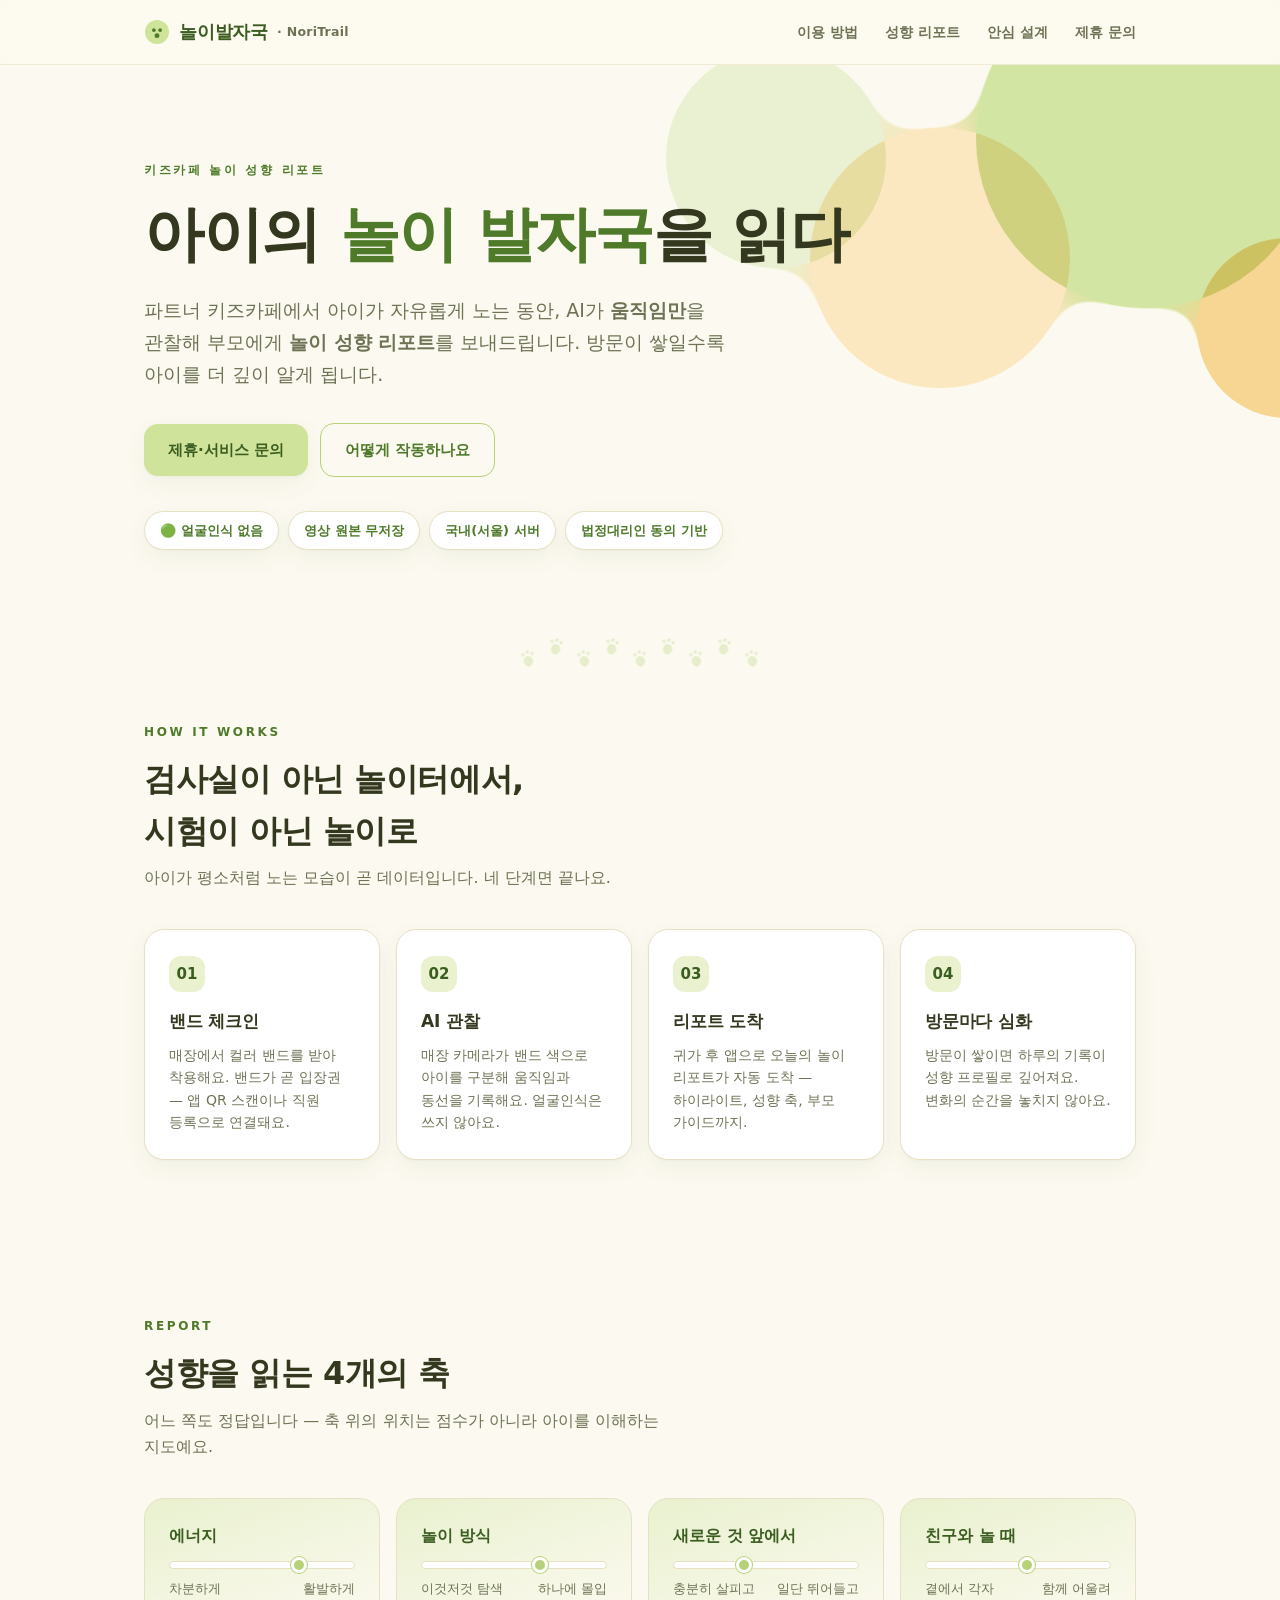
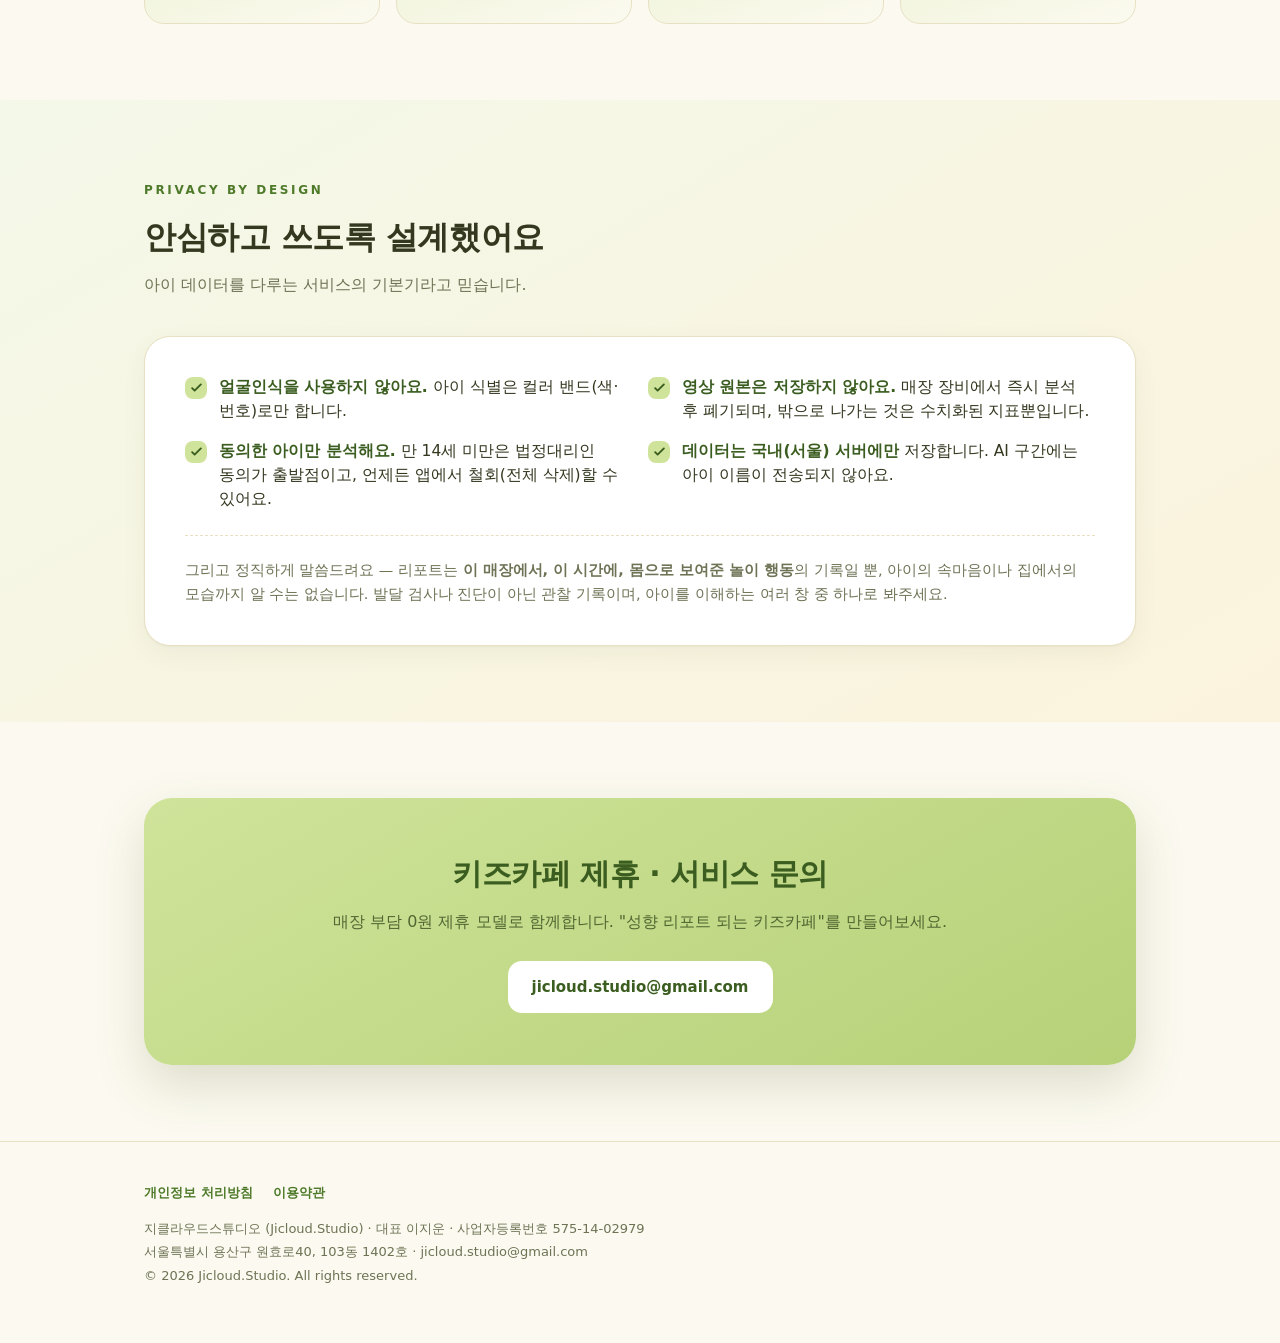
==== preview.html @ 50f82ac8 "홈페이지 리디자인 프리뷰 (gooey blob + 스크롤 등장 + 단어 리빌) Co-Authored-By: Claude Fable 5 <noreply@anthropic.com>" ====
<!doctype html>
<html lang="ko">
<head>
<meta charset="utf-8" />
<meta name="viewport" content="width=device-width, initial-scale=1" />
<meta name="color-scheme" content="only light" />
<title>놀이발자국 — 아이의 놀이 발자국을 읽다</title>
<meta name="description" content="파트너 키즈카페에서 아이가 자유롭게 노는 동안, AI가 움직임만을 관찰해 놀이 성향 리포트를 보내드립니다. 얼굴인식 없음, 영상 원본 무저장." />
<style>
  :root {
    --ivory:#FAF7E6; --cream:#FCFAF0; --surface:#FFFFFF;
    --leaf:#CFE39A; --leaf-deep:#B6D178; --leaf-soft:#E9F1CF;
    --apricot:#F7D389; --apricot-soft:#FBE7BD;
    --accent:#4E7A2A; --accent-deep:#3B5D20; --ink:#33381F; --muted:#6E7355; --line:#E7E0C2;
    --shadow: 0 1px 2px rgba(75,90,40,.04), 0 8px 24px rgba(75,90,40,.06);
    color-scheme: only light;
  }
  * { box-sizing:border-box; margin:0; padding:0; }
  html { -webkit-text-size-adjust:100%; scroll-behavior:smooth; }
  body {
    background:var(--cream); color:var(--ink);
    font-family:Pretendard,"Apple SD Gothic Neo","Noto Sans KR",system-ui,sans-serif;
    line-height:1.62; word-break:keep-all; overflow-wrap:break-word; overflow-x:hidden;
    -webkit-font-smoothing:antialiased; text-rendering:optimizeLegibility;
  }
  .wrap { max-width:1040px; margin:0 auto; padding:0 24px; }
  a { color:var(--accent); text-decoration:none; }
  .eyebrow { font-size:12px; font-weight:800; letter-spacing:.22em; text-transform:uppercase; color:var(--accent); }

  /* ── 헤더 ── */
  header.site { position:sticky; top:0; z-index:50; backdrop-filter:saturate(1.4) blur(8px);
    background:rgba(252,250,240,.72); border-bottom:1px solid rgba(231,224,194,.6); }
  header.site .wrap { display:flex; justify-content:space-between; align-items:center; height:64px; }
  .logo { font-weight:800; color:var(--accent-deep); font-size:18px; letter-spacing:-.01em; display:flex; align-items:center; gap:9px; }
  .logo .mark { width:26px; height:26px; }
  .logo small { color:var(--muted); font-weight:600; font-size:12.5px; letter-spacing:.02em; }
  nav.top a { margin-left:22px; font-size:14px; color:var(--muted); font-weight:600; transition:color .2s; }
  nav.top a:hover { color:var(--accent); }
  @media (max-width:620px){ nav.top { display:none; } }

  /* ── 히어로 ── */
  .hero { position:relative; padding:96px 0 84px; overflow:hidden; }
  .goo { position:absolute; inset:-10% -10% auto -10%; height:640px; z-index:0; filter:url(#goo);
    pointer-events:none; opacity:.9; }
  .goo span { position:absolute; border-radius:50%; display:block; mix-blend-mode:multiply; }
  .g1 { width:340px; height:340px; background:var(--leaf); top:-40px; right:6%; animation:drift1 22s ease-in-out infinite; }
  .g2 { width:260px; height:260px; background:var(--apricot-soft); top:120px; right:22%; animation:drift2 26s ease-in-out infinite; }
  .g3 { width:220px; height:220px; background:var(--leaf-soft); top:40px; right:34%; animation:drift3 19s ease-in-out infinite; }
  .g4 { width:180px; height:180px; background:var(--apricot); top:230px; right:2%; animation:drift2 30s ease-in-out infinite reverse; }
  @keyframes drift1 { 0%,100%{transform:translate(0,0) scale(1)} 50%{transform:translate(-40px,30px) scale(1.08)} }
  @keyframes drift2 { 0%,100%{transform:translate(0,0) scale(1)} 50%{transform:translate(34px,-26px) scale(.94)} }
  @keyframes drift3 { 0%,100%{transform:translate(0,0) scale(1)} 50%{transform:translate(20px,40px) scale(1.06)} }
  .hero .wrap { position:relative; z-index:2; }
  .hero .eyebrow { display:block; margin-bottom:18px; }
  .hero h1 { font-size:clamp(34px,6.4vw,60px); line-height:1.22; letter-spacing:-.022em; font-weight:800;
    text-wrap:balance; max-width:15em; }
  .hero h1 .accent { color:var(--accent); }
  .hero p.lead { margin-top:22px; font-size:clamp(16px,2.2vw,19px); color:var(--muted); max-width:32em; line-height:1.7; }
  .cta-row { margin-top:32px; display:flex; gap:12px; flex-wrap:wrap; align-items:center; }
  .btn { display:inline-flex; align-items:center; gap:8px; font-weight:800; border-radius:14px; padding:14px 24px;
    font-size:15px; transition:transform .18s ease, box-shadow .18s ease; }
  .btn.primary { background:var(--leaf); color:var(--accent-deep); box-shadow:var(--shadow); }
  .btn.primary:hover { transform:translateY(-2px); box-shadow:0 10px 28px rgba(75,90,40,.14); }
  .btn.ghost { color:var(--accent); border:1.5px solid var(--leaf-deep); }
  .btn.ghost:hover { background:var(--leaf-soft); }
  .badge-row { margin-top:34px; display:flex; flex-wrap:wrap; gap:9px; }
  .badge { background:var(--surface); border:1px solid var(--line); border-radius:999px; padding:8px 15px;
    font-size:13px; font-weight:700; color:var(--accent); box-shadow:var(--shadow); display:inline-flex; gap:6px; align-items:center; }
  .badge svg { width:14px; height:14px; }

  /* 발자국 트레일 */
  .trail { display:flex; justify-content:center; gap:0; margin:8px 0 -20px; opacity:.5; }
  .paw { width:16px; height:20px; opacity:0; animation:pawin .5s ease forwards; }
  .paw:nth-child(odd){ transform:translateY(6px) rotate(-8deg); }
  .paw:nth-child(even){ transform:translateY(-6px) rotate(8deg); }
  @keyframes pawin { to { opacity:.6; } }

  /* ── 섹션 공통 ── */
  section { padding:76px 0; position:relative; }
  .sec-head { max-width:36em; margin-bottom:38px; }
  .sec-head h2 { font-size:clamp(24px,3.6vw,32px); letter-spacing:-.015em; font-weight:800; margin:10px 0 8px; text-wrap:balance; }
  .sec-head p { color:var(--muted); font-size:16px; }

  /* 작동 방식 — 트레일 연결 */
  .steps { display:grid; grid-template-columns:repeat(auto-fit,minmax(210px,1fr)); gap:16px; }
  .step { background:var(--surface); border:1px solid var(--line); border-radius:20px; padding:26px 24px;
    box-shadow:var(--shadow); position:relative; }
  .step .no { width:36px; height:36px; border-radius:12px; background:var(--leaf-soft); color:var(--accent-deep);
    font-weight:800; font-size:15px; display:flex; align-items:center; justify-content:center; margin-bottom:16px; }
  .step h3 { font-size:17px; margin-bottom:8px; letter-spacing:-.01em; }
  .step p { font-size:14px; color:var(--muted); line-height:1.6; }

  /* 성향 4축 */
  .axes { display:grid; grid-template-columns:repeat(auto-fit,minmax(220px,1fr)); gap:16px; }
  .axis { background:linear-gradient(160deg,var(--leaf-soft),var(--cream)); border:1px solid var(--line);
    border-radius:20px; padding:24px; }
  .axis b { display:block; color:var(--accent-deep); font-size:16px; margin-bottom:12px; }
  .axis .spec { height:8px; border-radius:5px; background:#fff; border:1px solid var(--line); position:relative; margin-bottom:10px; }
  .axis .spec i { position:absolute; top:50%; transform:translate(-50%,-50%); width:16px; height:16px; border-radius:50%;
    background:var(--leaf-deep); border:3px solid #fff; box-shadow:0 0 0 1px var(--leaf-deep); }
  .axis .poles { display:flex; justify-content:space-between; font-size:12.5px; color:var(--muted); }

  /* 안심 설계 — 큰 카드 */
  .safe-band { background:linear-gradient(150deg,#F4F8E8,#FBF3DD); }
  .safe { background:var(--surface); border:1px solid var(--line); border-radius:26px; padding:38px 40px; box-shadow:var(--shadow); }
  .safe ul { list-style:none; display:grid; gap:16px; grid-template-columns:1fr 1fr; }
  @media (max-width:640px){ .safe ul { grid-template-columns:1fr; } .safe { padding:28px 22px; } }
  .safe li { padding-left:34px; position:relative; font-size:15.5px; line-height:1.55; }
  .safe li::before { content:''; position:absolute; left:0; top:2px; width:22px; height:22px; border-radius:8px;
    background:var(--leaf); background-image:url("data:image/svg+xml,%3Csvg xmlns='http://www.w3.org/2000/svg' viewBox='0 0 24 24'%3E%3Cpath fill='none' stroke='%233B5D20' stroke-width='3' stroke-linecap='round' stroke-linejoin='round' d='M5 13l4 4L19 7'/%3E%3C/svg%3E");
    background-size:15px; background-repeat:no-repeat; background-position:center; }
  .safe li b { color:var(--accent-deep); }
  .honest { margin-top:24px; padding-top:22px; border-top:1px dashed var(--line); font-size:14.5px; color:var(--muted); line-height:1.7; }

  /* CTA */
  .cta-band { text-align:center; }
  .cta-card { background:linear-gradient(150deg,var(--leaf),var(--leaf-deep)); border-radius:28px; padding:52px 34px;
    box-shadow:0 20px 50px rgba(75,90,40,.18); }
  .cta-card h2 { color:var(--accent-deep); font-size:clamp(24px,3.4vw,30px); letter-spacing:-.015em; margin-bottom:10px; }
  .cta-card p { color:#3d5222; opacity:.85; margin-bottom:26px; font-size:16px; }
  .cta-card .btn { background:var(--surface); color:var(--accent-deep); }

  /* 푸터 */
  footer.site { border-top:1px solid var(--line); padding:40px 0 56px; color:var(--muted); font-size:13px; }
  footer.site .links { margin-bottom:14px; display:flex; gap:20px; }
  footer.site .links a { font-weight:700; color:var(--accent); }
  footer.site .biz { line-height:1.8; }

  /* ── 모션: 스크롤 등장 ── */
  .reveal { opacity:0; transform:translateY(26px); transition:opacity .8s cubic-bezier(.16,1,.3,1), transform .8s cubic-bezier(.16,1,.3,1); }
  .reveal.in { opacity:1; transform:none; }
  .reveal.d1{transition-delay:.08s} .reveal.d2{transition-delay:.16s} .reveal.d3{transition-delay:.24s} .reveal.d4{transition-delay:.32s}
  /* 단어별 히어로 등장 */
  .word-reveal .w { display:inline-block; opacity:0; transform:translateY(24px); }
  .word-reveal.in .w { opacity:1; transform:none; transition:opacity .8s cubic-bezier(.16,1,.3,1), transform .8s cubic-bezier(.16,1,.3,1); }

  @media (prefers-reduced-motion: reduce) {
    .goo span { animation:none; }
    .reveal, .word-reveal .w { opacity:1 !important; transform:none !important; transition:none !important; }
    .paw { opacity:.6 !important; animation:none; }
    html { scroll-behavior:auto; }
  }
</style>
</head>
<body>

<!-- gooey SVG 필터 -->
<svg width="0" height="0" style="position:absolute" aria-hidden="true">
  <defs><filter id="goo"><feGaussianBlur in="SourceGraphic" stdDeviation="22" result="b"/>
    <feColorMatrix in="b" mode="matrix" values="1 0 0 0 0  0 1 0 0 0  0 0 1 0 0  0 0 0 20 -9" result="g"/>
    <feBlend in="SourceGraphic" in2="g"/></filter></defs>
</svg>

<header class="site">
  <div class="wrap">
    <a class="logo" href="/">
      <svg class="mark" viewBox="0 0 100 100" aria-hidden="true"><circle cx="50" cy="50" r="46" fill="#CFE39A"/><circle cx="38" cy="43" r="7" fill="#4E7A2A"/><circle cx="62" cy="43" r="7" fill="#4E7A2A"/><circle cx="50" cy="64" r="9.5" fill="#4E7A2A"/></svg>
      놀이발자국 <small>· NoriTrail</small>
    </a>
    <nav class="top">
      <a href="#how">이용 방법</a>
      <a href="#axes">성향 리포트</a>
      <a href="#safe">안심 설계</a>
      <a href="#contact">제휴 문의</a>
    </nav>
  </div>
</header>

<div class="hero">
  <div class="goo"><span class="g1"></span><span class="g2"></span><span class="g3"></span><span class="g4"></span></div>
  <div class="wrap">
    <span class="eyebrow">키즈카페 놀이 성향 리포트</span>
    <h1 class="word-reveal" data-word-reveal>아이의 <span class="accent">놀이 발자국</span>을 읽다</h1>
    <p class="lead reveal d1">파트너 키즈카페에서 아이가 자유롭게 노는 동안, AI가 <b>움직임만</b>을 관찰해
      부모에게 <b>놀이 성향 리포트</b>를 보내드립니다. 방문이 쌓일수록 아이를 더 깊이 알게 됩니다.</p>
    <div class="cta-row reveal d2">
      <a class="btn primary" href="#contact">제휴·서비스 문의</a>
      <a class="btn ghost" href="#how">어떻게 작동하나요</a>
    </div>
    <div class="badge-row reveal d3">
      <span class="badge">🟢 얼굴인식 없음</span>
      <span class="badge">영상 원본 무저장</span>
      <span class="badge">국내(서울) 서버</span>
      <span class="badge">법정대리인 동의 기반</span>
    </div>
  </div>
</div>

<div class="trail" aria-hidden="true">
  <!-- 발자국 트레일 (동적 생성) -->
</div>

<section id="how">
  <div class="wrap">
    <div class="sec-head reveal">
      <span class="eyebrow">How it works</span>
      <h2>검사실이 아닌 놀이터에서,<br />시험이 아닌 놀이로</h2>
      <p>아이가 평소처럼 노는 모습이 곧 데이터입니다. 네 단계면 끝나요.</p>
    </div>
    <div class="steps">
      <div class="step reveal d1"><div class="no">01</div><h3>밴드 체크인</h3>
        <p>매장에서 컬러 밴드를 받아 착용해요. 밴드가 곧 입장권 — 앱 QR 스캔이나 직원 등록으로 연결돼요.</p></div>
      <div class="step reveal d2"><div class="no">02</div><h3>AI 관찰</h3>
        <p>매장 카메라가 밴드 색으로 아이를 구분해 움직임과 동선을 기록해요. 얼굴인식은 쓰지 않아요.</p></div>
      <div class="step reveal d3"><div class="no">03</div><h3>리포트 도착</h3>
        <p>귀가 후 앱으로 오늘의 놀이 리포트가 자동 도착 — 하이라이트, 성향 축, 부모 가이드까지.</p></div>
      <div class="step reveal d4"><div class="no">04</div><h3>방문마다 심화</h3>
        <p>방문이 쌓이면 하루의 기록이 성향 프로필로 깊어져요. 변화의 순간을 놓치지 않아요.</p></div>
    </div>
  </div>
</section>

<section id="axes">
  <div class="wrap">
    <div class="sec-head reveal">
      <span class="eyebrow">Report</span>
      <h2>성향을 읽는 4개의 축</h2>
      <p>어느 쪽도 정답입니다 — 축 위의 위치는 점수가 아니라 아이를 이해하는 지도예요.</p>
    </div>
    <div class="axes">
      <div class="axis reveal d1"><b>에너지</b><div class="spec"><i style="left:70%"></i></div><div class="poles"><span>차분하게</span><span>활발하게</span></div></div>
      <div class="axis reveal d2"><b>놀이 방식</b><div class="spec"><i style="left:64%"></i></div><div class="poles"><span>이것저것 탐색</span><span>하나에 몰입</span></div></div>
      <div class="axis reveal d3"><b>새로운 것 앞에서</b><div class="spec"><i style="left:38%"></i></div><div class="poles"><span>충분히 살피고</span><span>일단 뛰어들고</span></div></div>
      <div class="axis reveal d4"><b>친구와 놀 때</b><div class="spec"><i style="left:55%"></i></div><div class="poles"><span>곁에서 각자</span><span>함께 어울려</span></div></div>
    </div>
  </div>
</section>

<section id="safe" class="safe-band">
  <div class="wrap">
    <div class="sec-head reveal">
      <span class="eyebrow">Privacy by design</span>
      <h2>안심하고 쓰도록 설계했어요</h2>
      <p>아이 데이터를 다루는 서비스의 기본기라고 믿습니다.</p>
    </div>
    <div class="safe reveal d1">
      <ul>
        <li><b>얼굴인식을 사용하지 않아요.</b> 아이 식별은 컬러 밴드(색·번호)로만 합니다.</li>
        <li><b>영상 원본은 저장하지 않아요.</b> 매장 장비에서 즉시 분석 후 폐기되며, 밖으로 나가는 것은 수치화된 지표뿐입니다.</li>
        <li><b>동의한 아이만 분석해요.</b> 만 14세 미만은 법정대리인 동의가 출발점이고, 언제든 앱에서 철회(전체 삭제)할 수 있어요.</li>
        <li><b>데이터는 국내(서울) 서버에만</b> 저장합니다. AI 구간에는 아이 이름이 전송되지 않아요.</li>
      </ul>
      <p class="honest">그리고 정직하게 말씀드려요 — 리포트는 <b>이 매장에서, 이 시간에, 몸으로 보여준 놀이 행동</b>의 기록일 뿐,
        아이의 속마음이나 집에서의 모습까지 알 수는 없습니다. 발달 검사나 진단이 아닌 관찰 기록이며,
        아이를 이해하는 여러 창 중 하나로 봐주세요.</p>
    </div>
  </div>
</section>

<section id="contact" class="cta-band">
  <div class="wrap">
    <div class="cta-card reveal">
      <h2>키즈카페 제휴 · 서비스 문의</h2>
      <p>매장 부담 0원 제휴 모델로 함께합니다. "성향 리포트 되는 키즈카페"를 만들어보세요.</p>
      <a class="btn" href="mailto:jicloud.studio@gmail.com">jicloud.studio@gmail.com</a>
    </div>
  </div>
</section>

<footer class="site">
  <div class="wrap">
    <div class="links">
      <a href="/privacy.html">개인정보 처리방침</a>
      <a href="/terms.html">이용약관</a>
    </div>
    <div class="biz">
      지클라우드스튜디오 (Jicloud.Studio) · 대표 이지운 · 사업자등록번호 575-14-02979<br />
      서울특별시 용산구 원효로40, 103동 1402호 · jicloud.studio@gmail.com<br />
      © 2026 Jicloud.Studio. All rights reserved.
    </div>
  </div>
</footer>

<script>
  document.documentElement.classList.add('js');

  // 발자국 트레일 생성
  (function(){
    const trail = document.querySelector('.trail'); if(!trail) return;
    const paw = "data:image/svg+xml,%3Csvg xmlns='http://www.w3.org/2000/svg' viewBox='0 0 24 30'%3E%3Cellipse cx='12' cy='20' rx='7' ry='8' fill='%23B6D178'/%3E%3Ccircle cx='5' cy='9' r='2.6' fill='%23B6D178'/%3E%3Ccircle cx='12' cy='6' r='2.8' fill='%23B6D178'/%3E%3Ccircle cx='19' cy='9' r='2.6' fill='%23B6D178'/%3E%3C/svg%3E";
    for(let i=0;i<9;i++){ const im=document.createElement('img'); im.src=paw; im.className='paw'; im.alt='';
      im.style.animationDelay=(i*0.08)+'s'; im.style.margin='0 6px'; trail.appendChild(im); }
  })();

  // 히어로 단어별 분할
  document.querySelectorAll('[data-word-reveal]').forEach(el=>{
    const walk=n=>{ const kids=[...n.childNodes]; kids.forEach(c=>{
      if(c.nodeType===3){ const frag=document.createDocumentFragment();
        c.textContent.split(/(\s+)/).forEach(t=>{ if(/^\s+$/.test(t)){ frag.appendChild(document.createTextNode(t)); }
          else if(t){ const s=document.createElement('span'); s.className='w'; s.textContent=t; frag.appendChild(s); } });
        n.replaceChild(frag,c);
      } else if(c.nodeType===1){ walk(c); } }); };
    walk(el);
    el.querySelectorAll('.w').forEach((w,i)=>{ w.style.transitionDelay=(i*0.07)+'s'; });
  });

  // IntersectionObserver — 스크롤 등장 + 히어로 즉시 트리거
  const io=new IntersectionObserver((es)=>{ es.forEach(e=>{ if(e.isIntersecting){ e.target.classList.add('in'); io.unobserve(e.target); } }); },
    { threshold:0.18, rootMargin:'0px 0px -8% 0px' });
  document.querySelectorAll('.reveal, .word-reveal').forEach(el=>io.observe(el));
  // 히어로는 로드 직후 등장
  requestAnimationFrame(()=>{ document.querySelectorAll('.hero .word-reveal, .hero .reveal').forEach(el=>el.classList.add('in')); });
</script>
</body>
</html>
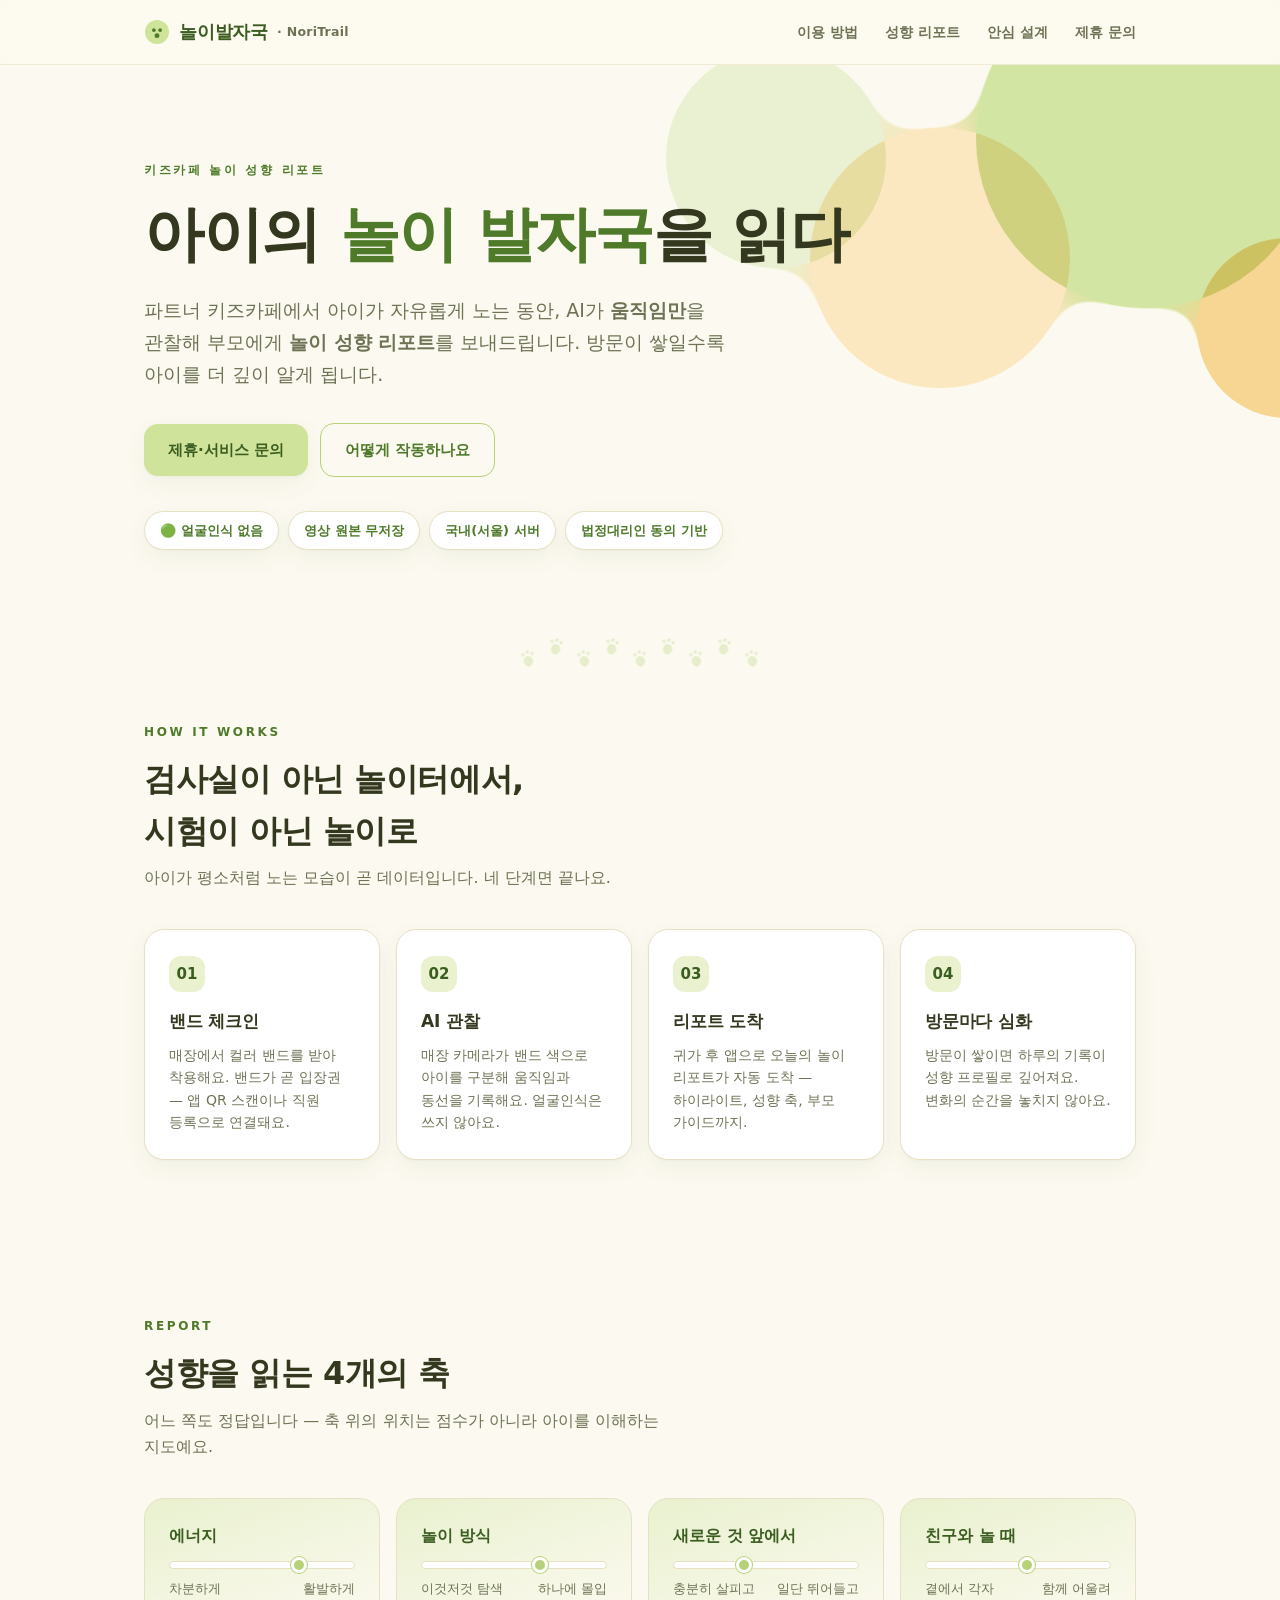
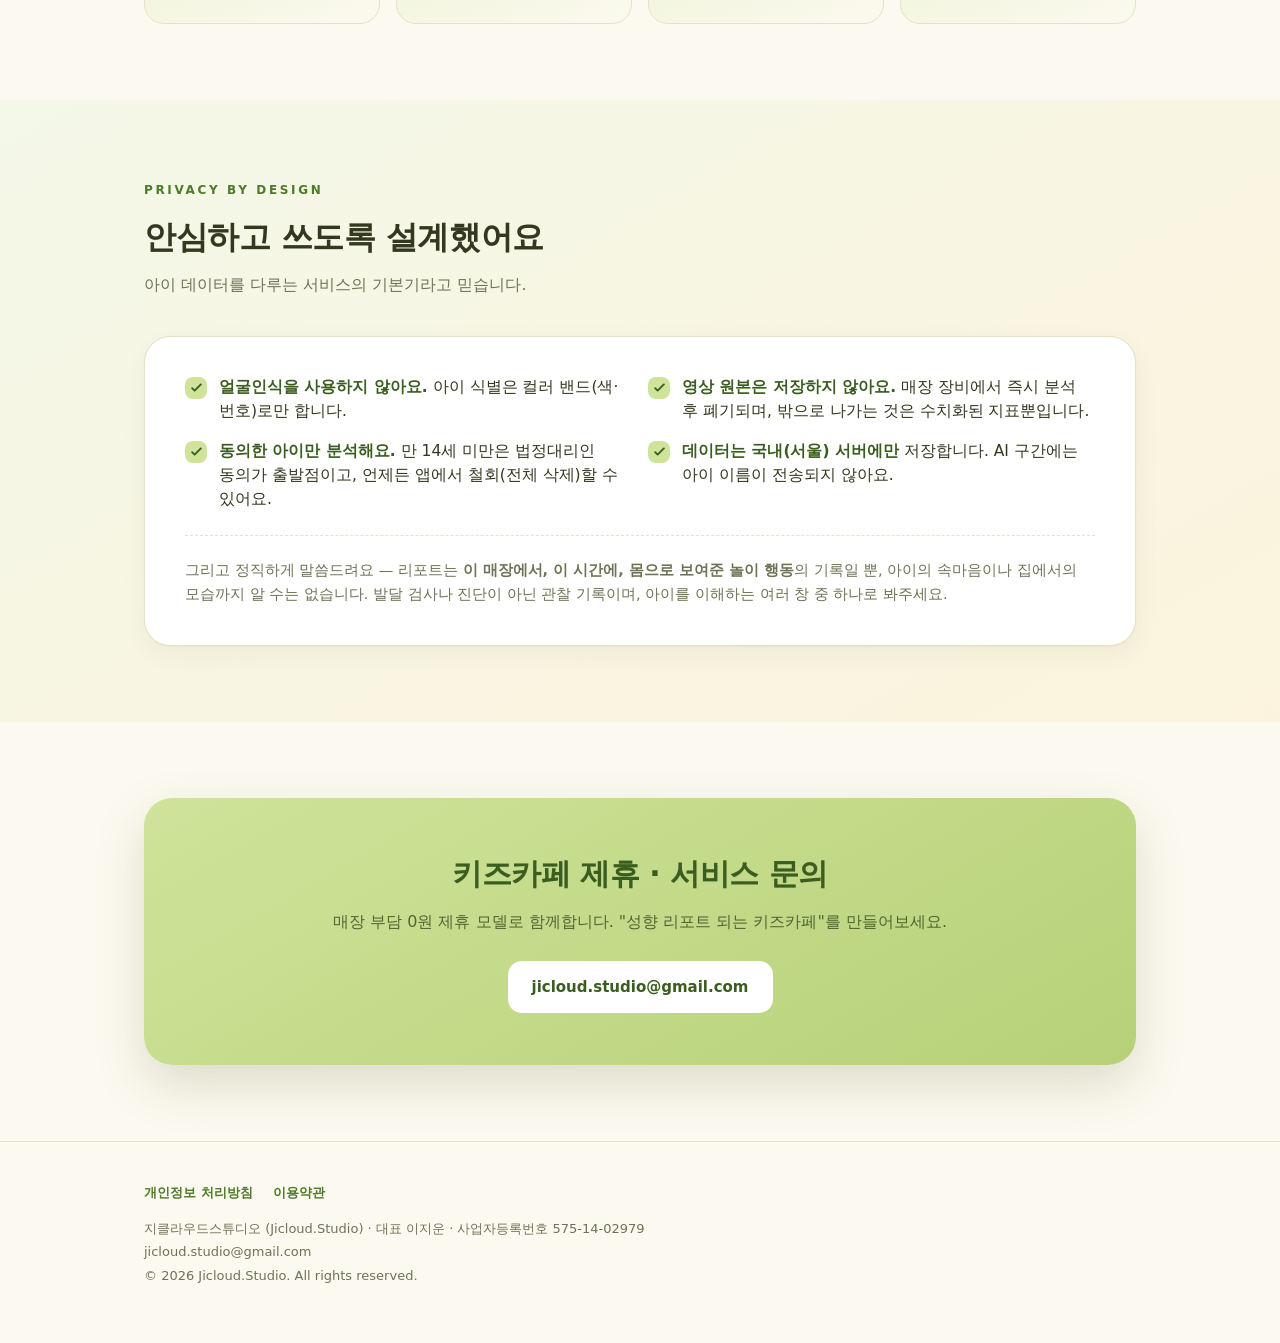
==== commit f600dc2e: "푸터에서 사업장 주소 제거 (개인정보 보호) Co-Authored-By: Claude Fable 5 <noreply@anthropic.com>" ====
--- a/preview.html
+++ b/preview.html
@@ -265,7 +265,7 @@
     </div>
     <div class="biz">
       지클라우드스튜디오 (Jicloud.Studio) · 대표 이지운 · 사업자등록번호 575-14-02979<br />
-      서울특별시 용산구 원효로40, 103동 1402호 · jicloud.studio@gmail.com<br />
+      jicloud.studio@gmail.com<br />
       © 2026 Jicloud.Studio. All rights reserved.
     </div>
   </div>
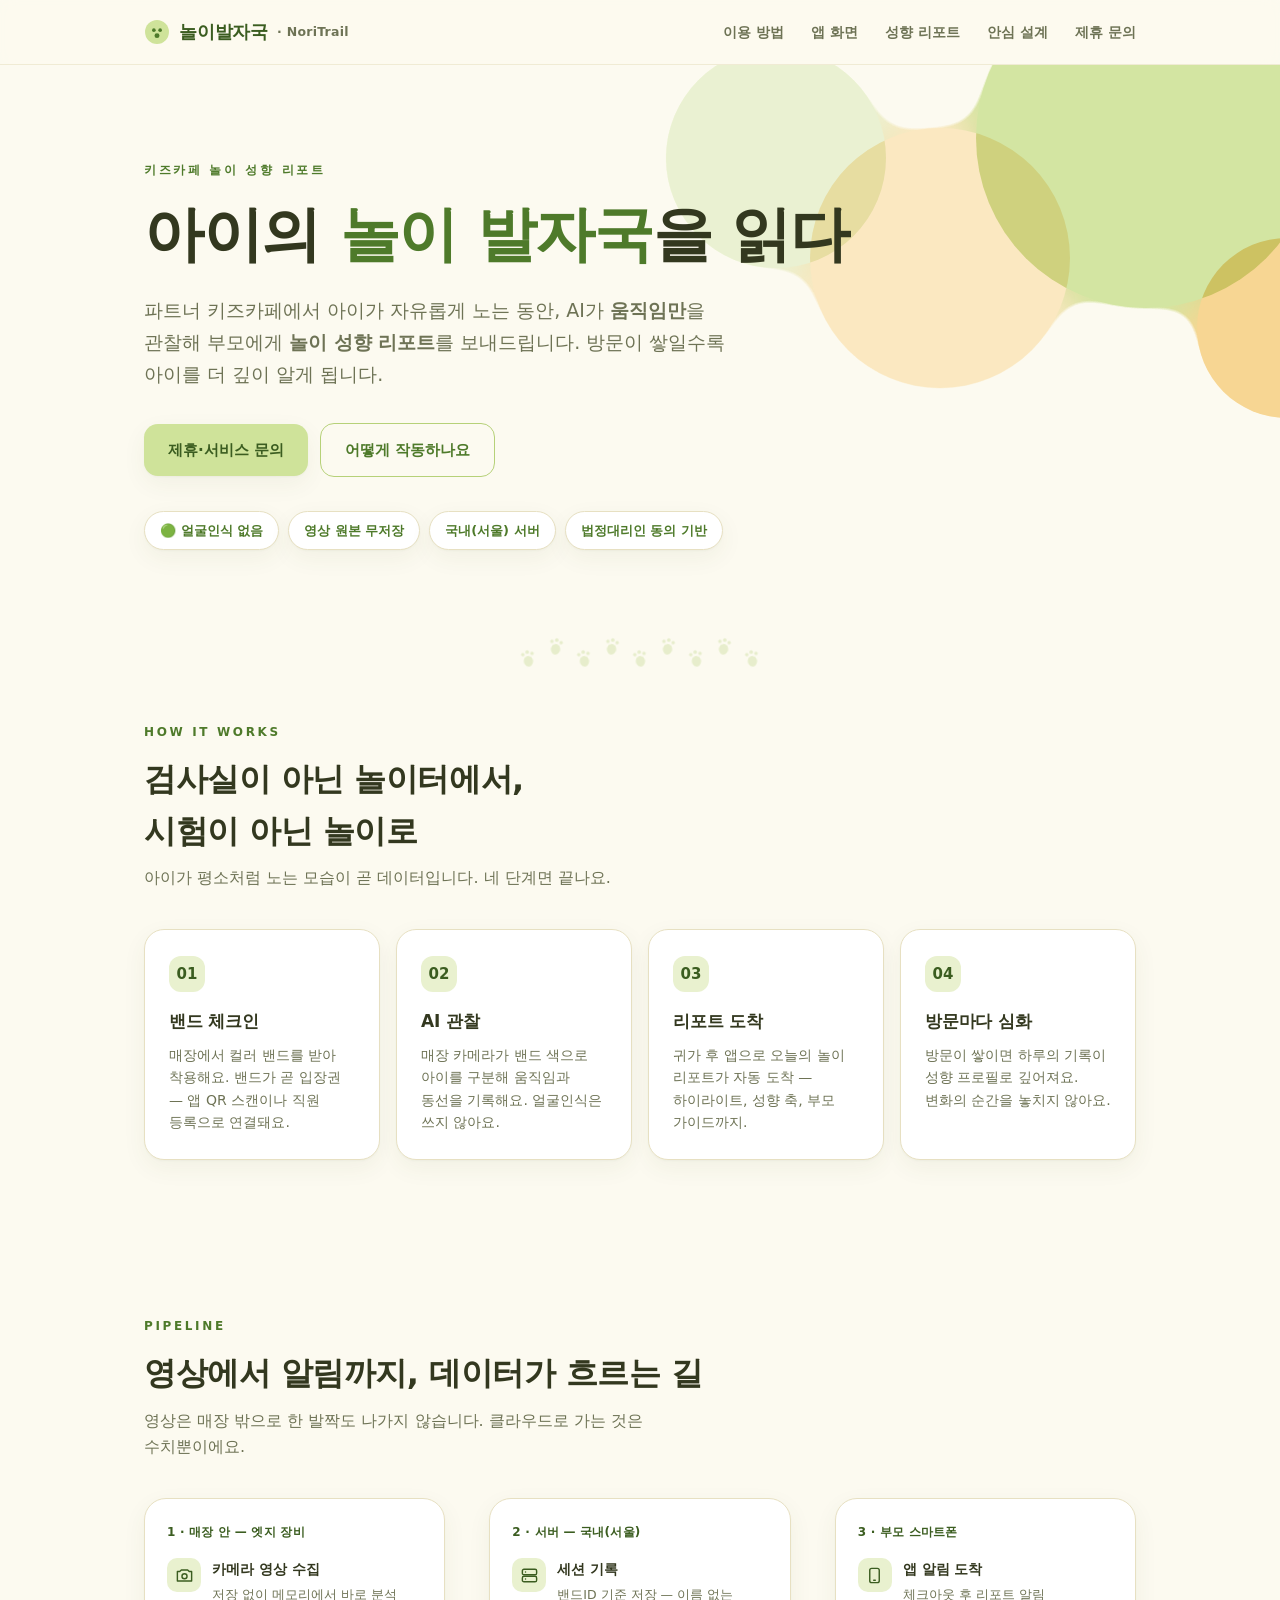
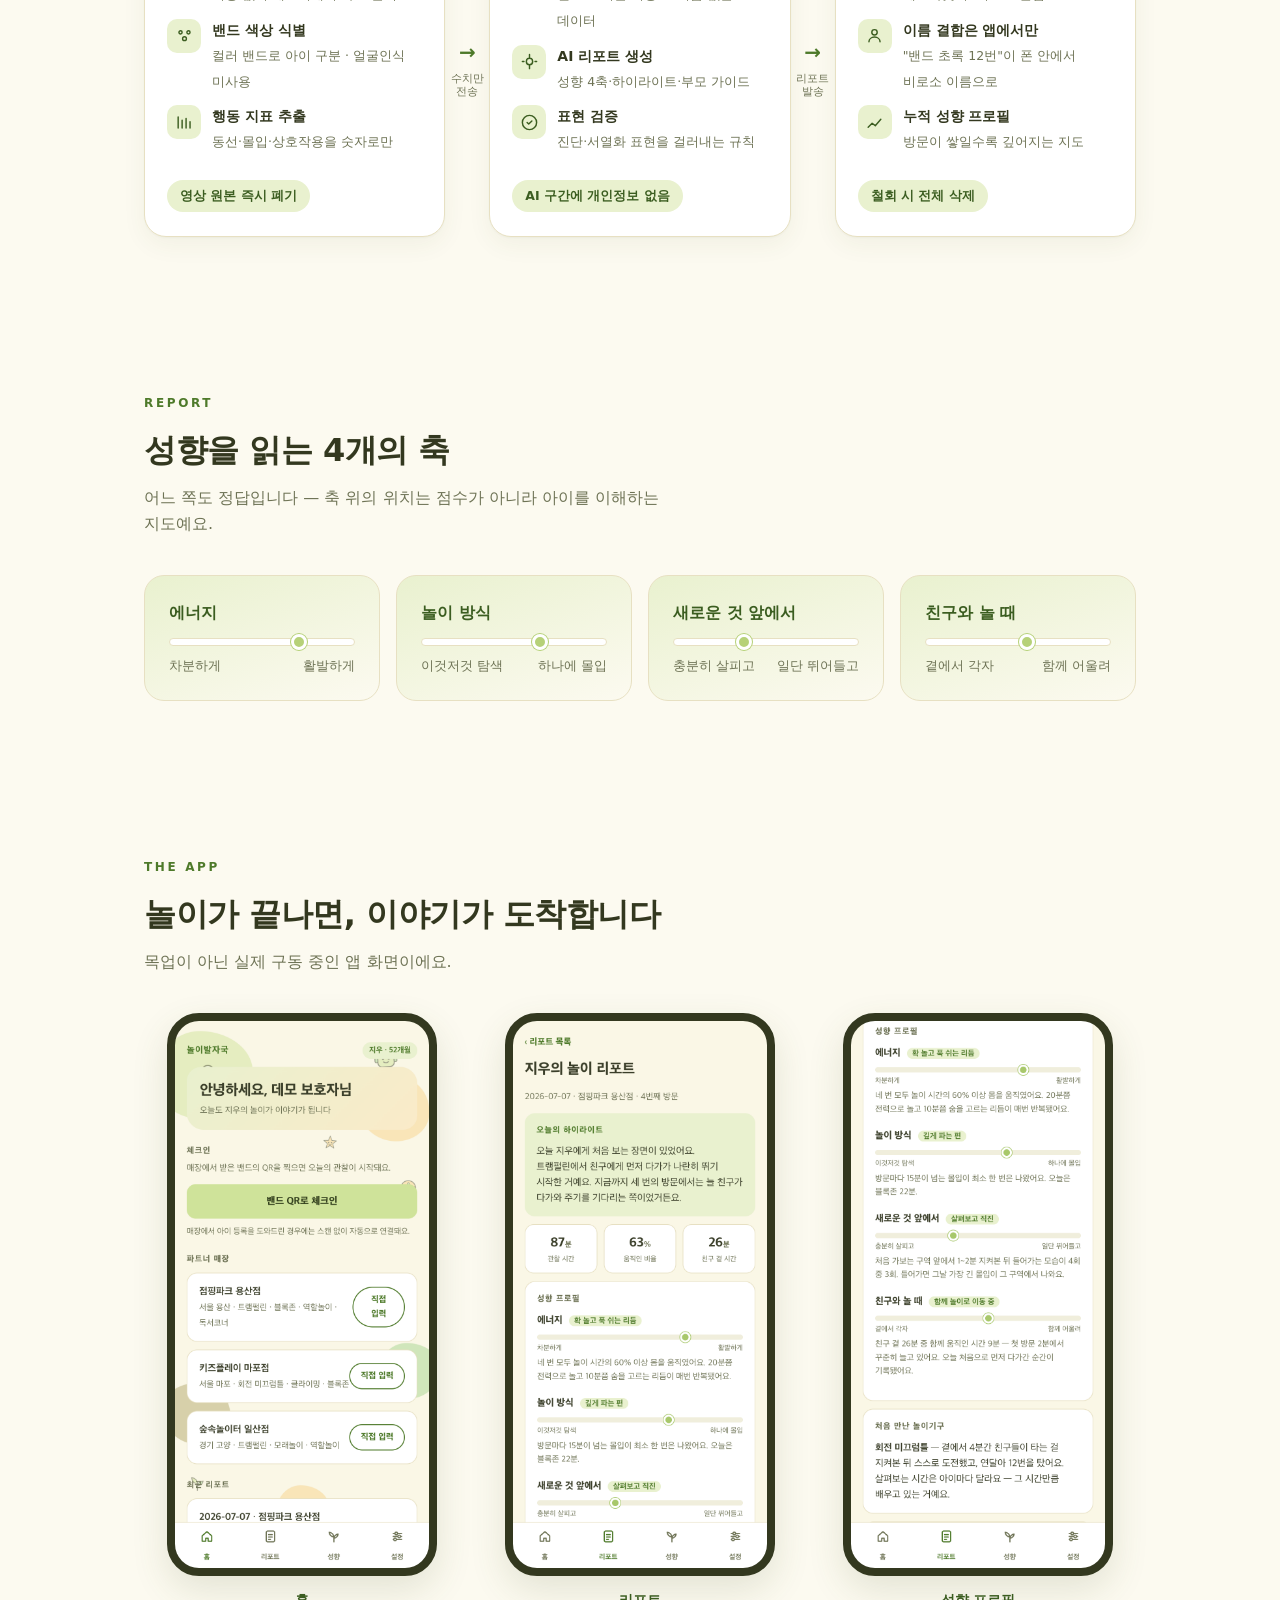
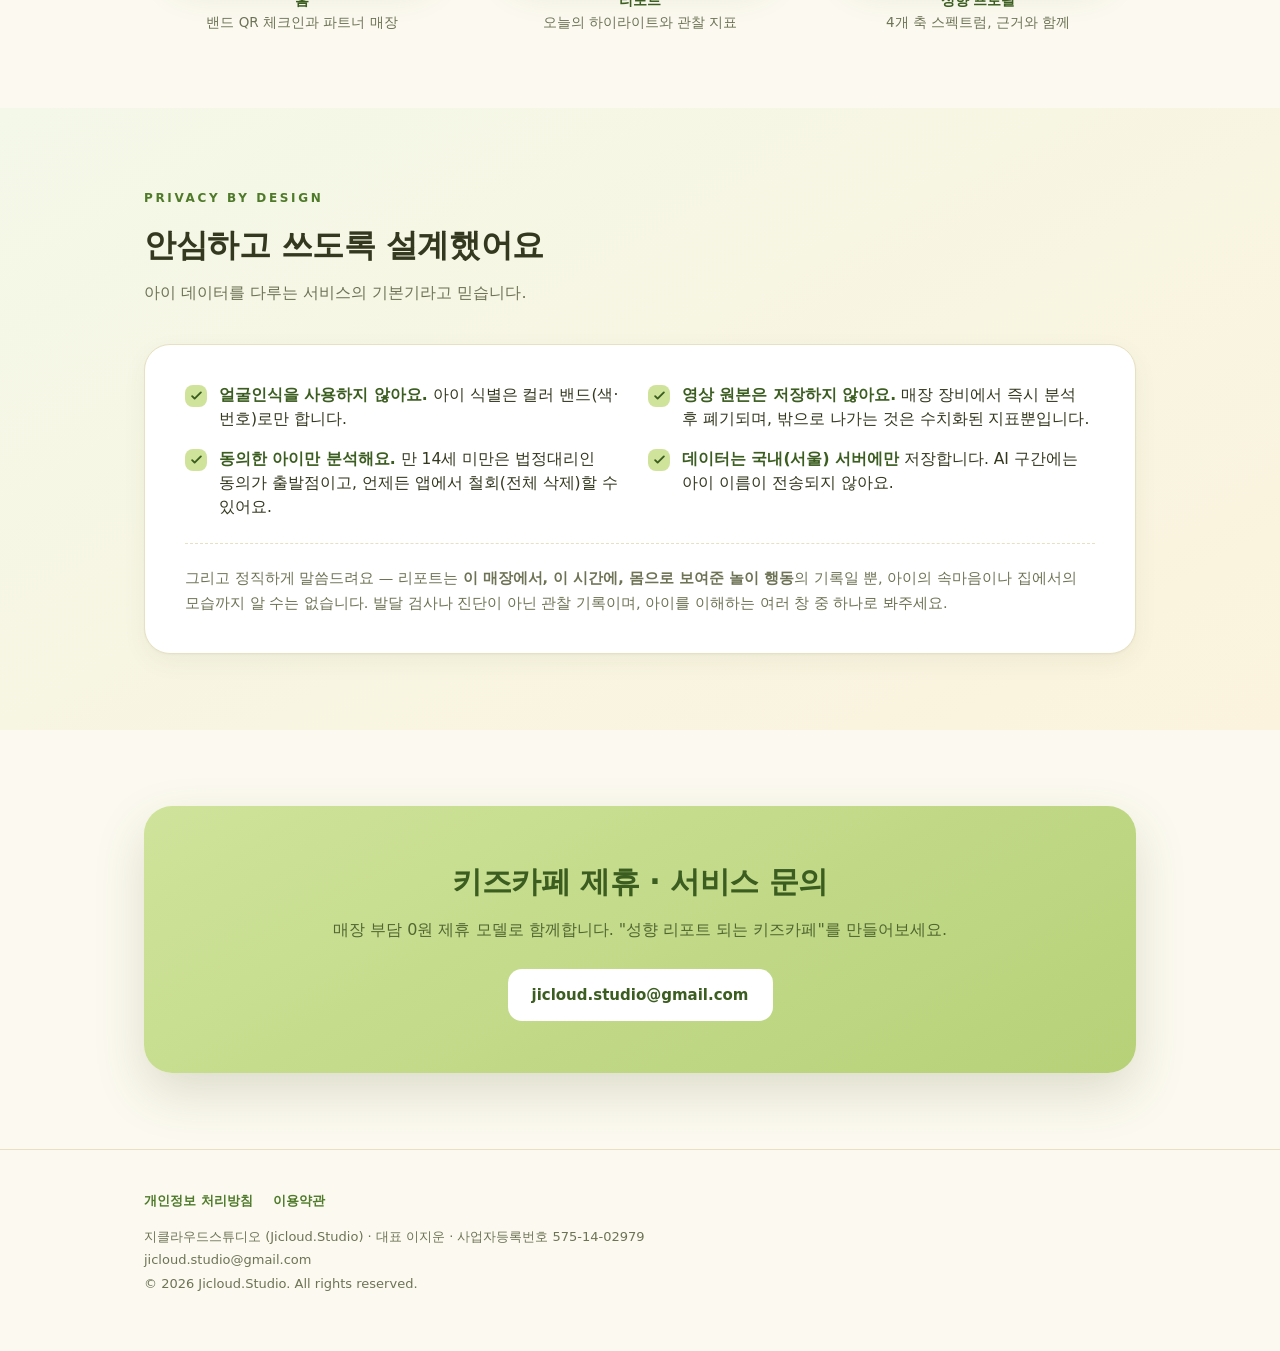
==== commit d824e80f: "홈페이지: 파이프라인 도식 + 실제 앱 화면 섹션 추가 (앱 캡처 놀이발자국 브랜드로 재캡처) Co-Authored-By: Claude Fable 5 <noreply@anthrop" ====
--- a/preview.html
+++ b/preview.html
@@ -126,6 +126,41 @@
   footer.site .links a { font-weight:700; color:var(--accent); }
   footer.site .biz { line-height:1.8; }
 
+  /* 파이프라인 도식 */
+  .pipe { display:grid; grid-template-columns:1fr 44px 1fr 44px 1fr; align-items:stretch; }
+  .zone { background:var(--surface); border:1px solid var(--line); border-radius:22px; padding:24px 22px; box-shadow:var(--shadow); display:flex; flex-direction:column; }
+  .zone .ztag { font-size:12px; font-weight:800; color:var(--accent-deep); letter-spacing:.02em; margin-bottom:16px; }
+  .zone .zi { display:flex; gap:11px; align-items:flex-start; margin-bottom:12px; }
+  .zone .zi .ic { flex:0 0 34px; width:34px; height:34px; border-radius:10px; background:var(--leaf-soft);
+    display:flex; align-items:center; justify-content:center; }
+  .zone .zi .ic svg { width:19px; height:19px; stroke:var(--accent-deep); fill:none; stroke-width:1.8; stroke-linecap:round; stroke-linejoin:round; }
+  .zone .zi div b { font-size:14px; display:block; }
+  .zone .zi div span { font-size:12.5px; color:var(--muted); line-height:1.5; }
+  .zone .zbadge { margin-top:auto; padding-top:14px; }
+  .zone .zbadge span { display:inline-block; background:var(--leaf-soft); color:var(--accent-deep); font-weight:800;
+    font-size:12.5px; border-radius:999px; padding:6px 13px; }
+  .arrow { display:flex; flex-direction:column; align-items:center; justify-content:center; color:var(--accent); }
+  .arrow .a { font-size:20px; font-weight:800; }
+  .arrow small { font-size:10.5px; color:var(--muted); margin-top:3px; white-space:nowrap; text-align:center; line-height:1.3; }
+  @media (max-width:820px){
+    .pipe { grid-template-columns:1fr; gap:6px; }
+    .arrow { flex-direction:row; gap:8px; padding:2px 0; } .arrow .a { transform:rotate(90deg); }
+  }
+
+  /* 실제 앱 화면 */
+  .phones { display:grid; grid-template-columns:repeat(3,1fr); gap:22px; }
+  .phone-card { text-align:center; }
+  .phone { border:8px solid #33381F; border-radius:32px; overflow:hidden; background:#33381F;
+    box-shadow:0 14px 36px rgba(75,90,40,.14); max-width:270px; margin:0 auto; }
+  .phone img { display:block; width:100%; }
+  .phone-card .cap { margin-top:14px; font-size:13.5px; color:var(--muted); line-height:1.5; }
+  .phone-card .cap b { color:var(--accent-deep); display:block; margin-bottom:2px; }
+  @media (max-width:760px){
+    .phones { grid-auto-flow:column; grid-template-columns:none; grid-auto-columns:76%;
+      overflow-x:auto; scroll-snap-type:x mandatory; gap:16px; padding:4px 4px 14px; }
+    .phone-card { scroll-snap-align:center; }
+  }
+
   /* ── 모션: 스크롤 등장 ── */
   .reveal { opacity:0; transform:translateY(26px); transition:opacity .8s cubic-bezier(.16,1,.3,1), transform .8s cubic-bezier(.16,1,.3,1); }
   .reveal.in { opacity:1; transform:none; }
@@ -159,6 +194,7 @@
     </a>
     <nav class="top">
       <a href="#how">이용 방법</a>
+      <a href="#app">앱 화면</a>
       <a href="#axes">성향 리포트</a>
       <a href="#safe">안심 설계</a>
       <a href="#contact">제휴 문의</a>
@@ -210,6 +246,41 @@
   </div>
 </section>
 
+<section id="pipeline">
+  <div class="wrap">
+    <div class="sec-head reveal">
+      <span class="eyebrow">Pipeline</span>
+      <h2>영상에서 알림까지, 데이터가 흐르는 길</h2>
+      <p>영상은 매장 밖으로 한 발짝도 나가지 않습니다. 클라우드로 가는 것은 수치뿐이에요.</p>
+    </div>
+    <div class="pipe">
+      <div class="zone reveal d1">
+        <div class="ztag">1 · 매장 안 — 엣지 장비</div>
+        <div class="zi"><span class="ic"><svg viewBox="0 0 24 24"><path d="M3 7h3l2-2h8l2 2h3v12H3z"/><circle cx="12" cy="13" r="3.2"/></svg></span><div><b>카메라 영상 수집</b><span>저장 없이 메모리에서 바로 분석</span></div></div>
+        <div class="zi"><span class="ic"><svg viewBox="0 0 24 24"><circle cx="7" cy="8" r="2"/><circle cx="17" cy="8" r="2"/><circle cx="12" cy="16" r="2.4"/></svg></span><div><b>밴드 색상 식별</b><span>컬러 밴드로 아이 구분 · 얼굴인식 미사용</span></div></div>
+        <div class="zi"><span class="ic"><svg viewBox="0 0 24 24"><path d="M4 19V5m5 14V9m5 10V7m5 12V11"/></svg></span><div><b>행동 지표 추출</b><span>동선·몰입·상호작용을 숫자로만</span></div></div>
+        <div class="zbadge"><span>영상 원본 즉시 폐기</span></div>
+      </div>
+      <div class="arrow reveal d1"><span class="a">→</span><small>수치만<br/>전송</small></div>
+      <div class="zone reveal d2">
+        <div class="ztag">2 · 서버 — 국내(서울)</div>
+        <div class="zi"><span class="ic"><svg viewBox="0 0 24 24"><rect x="3" y="4" width="18" height="7" rx="2"/><rect x="3" y="13" width="18" height="7" rx="2"/><path d="M7 7.5h.01M7 16.5h.01"/></svg></span><div><b>세션 기록</b><span>밴드ID 기준 저장 — 이름 없는 데이터</span></div></div>
+        <div class="zi"><span class="ic"><svg viewBox="0 0 24 24"><path d="M12 3v4M12 17v4M5 12H3m18 0h-2"/><circle cx="12" cy="12" r="4"/></svg></span><div><b>AI 리포트 생성</b><span>성향 4축·하이라이트·부모 가이드</span></div></div>
+        <div class="zi"><span class="ic"><svg viewBox="0 0 24 24"><path d="M9 12l2 2 4-4"/><circle cx="12" cy="12" r="9"/></svg></span><div><b>표현 검증</b><span>진단·서열화 표현을 걸러내는 규칙</span></div></div>
+        <div class="zbadge"><span>AI 구간에 개인정보 없음</span></div>
+      </div>
+      <div class="arrow reveal d2"><span class="a">→</span><small>리포트<br/>발송</small></div>
+      <div class="zone reveal d3">
+        <div class="ztag">3 · 부모 스마트폰</div>
+        <div class="zi"><span class="ic"><svg viewBox="0 0 24 24"><rect x="6" y="3" width="12" height="18" rx="2.5"/><path d="M11 18h2"/></svg></span><div><b>앱 알림 도착</b><span>체크아웃 후 리포트 알림</span></div></div>
+        <div class="zi"><span class="ic"><svg viewBox="0 0 24 24"><circle cx="12" cy="8" r="3.4"/><path d="M5 20c0-3.5 3-6 7-6s7 2.5 7 6"/></svg></span><div><b>이름 결합은 앱에서만</b><span>"밴드 초록 12번"이 폰 안에서 비로소 이름으로</span></div></div>
+        <div class="zi"><span class="ic"><svg viewBox="0 0 24 24"><path d="M4 18l5-5 4 3 7-8"/></svg></span><div><b>누적 성향 프로필</b><span>방문이 쌓일수록 깊어지는 지도</span></div></div>
+        <div class="zbadge"><span>철회 시 전체 삭제</span></div>
+      </div>
+    </div>
+  </div>
+</section>
+
 <section id="axes">
   <div class="wrap">
     <div class="sec-head reveal">
@@ -222,6 +293,30 @@
       <div class="axis reveal d2"><b>놀이 방식</b><div class="spec"><i style="left:64%"></i></div><div class="poles"><span>이것저것 탐색</span><span>하나에 몰입</span></div></div>
       <div class="axis reveal d3"><b>새로운 것 앞에서</b><div class="spec"><i style="left:38%"></i></div><div class="poles"><span>충분히 살피고</span><span>일단 뛰어들고</span></div></div>
       <div class="axis reveal d4"><b>친구와 놀 때</b><div class="spec"><i style="left:55%"></i></div><div class="poles"><span>곁에서 각자</span><span>함께 어울려</span></div></div>
+    </div>
+  </div>
+</section>
+
+<section id="app">
+  <div class="wrap">
+    <div class="sec-head reveal">
+      <span class="eyebrow">The app</span>
+      <h2>놀이가 끝나면, 이야기가 도착합니다</h2>
+      <p>목업이 아닌 실제 구동 중인 앱 화면이에요.</p>
+    </div>
+    <div class="phones">
+      <div class="phone-card reveal d1">
+        <div class="phone"><img src="/app/home.png" alt="놀이발자국 앱 홈 화면 — 밴드 QR 체크인과 파트너 매장 목록" loading="lazy" /></div>
+        <p class="cap"><b>홈</b>밴드 QR 체크인과 파트너 매장</p>
+      </div>
+      <div class="phone-card reveal d2">
+        <div class="phone"><img src="/app/report.png" alt="놀이발자국 앱 리포트 화면 — 오늘의 하이라이트와 관찰 지표" loading="lazy" /></div>
+        <p class="cap"><b>리포트</b>오늘의 하이라이트와 관찰 지표</p>
+      </div>
+      <div class="phone-card reveal d3">
+        <div class="phone"><img src="/app/axes.png" alt="놀이발자국 앱 성향 프로필 — 4개 축 스펙트럼" loading="lazy" /></div>
+        <p class="cap"><b>성향 프로필</b>4개 축 스펙트럼, 근거와 함께</p>
+      </div>
     </div>
   </div>
 </section>
